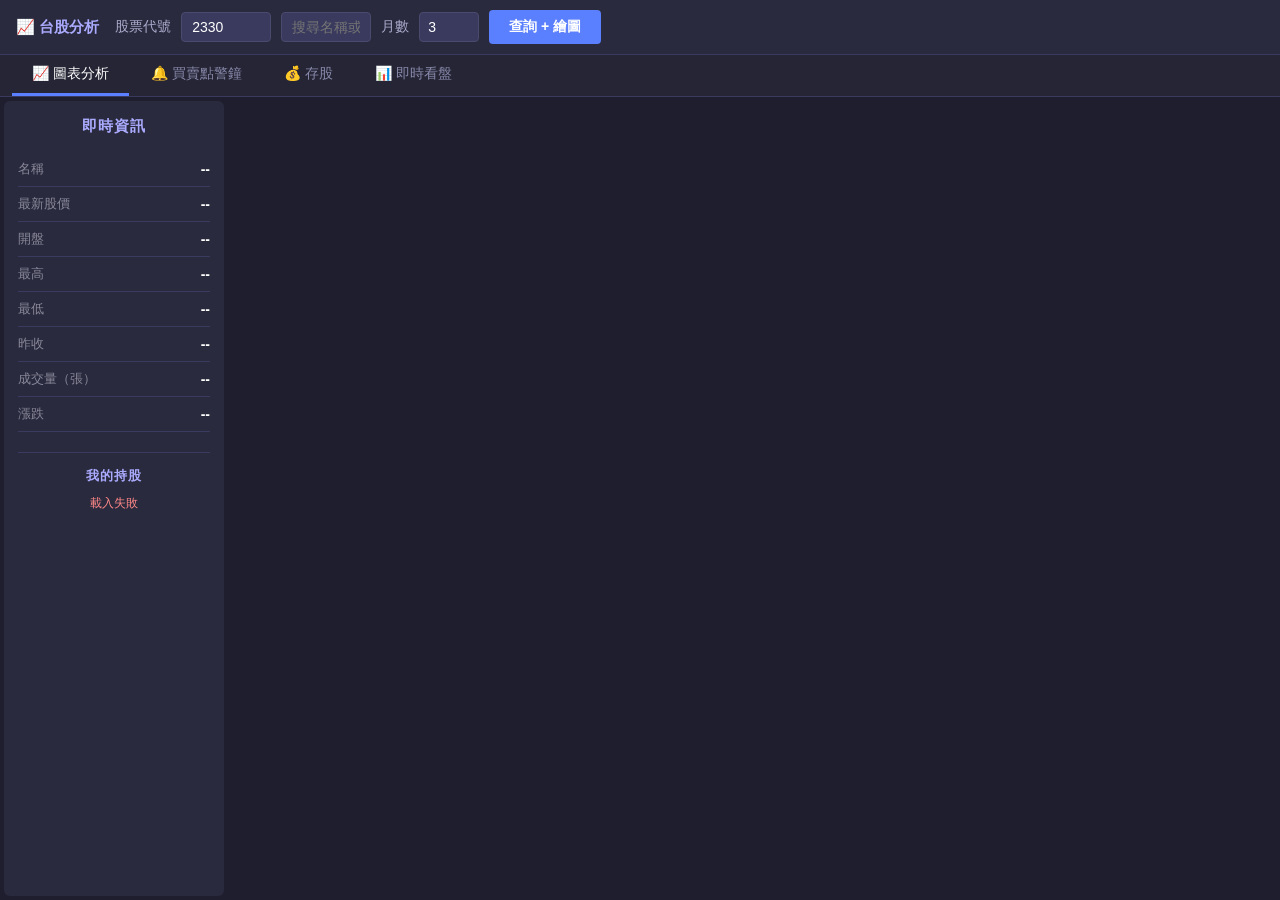
==== index.html @ 67a09d0d "feat: 新增第四分頁「即時看盤」— 大盤指數＋個股觀察名單 - 加權指數 TAIEX(^TWII) 準即時卡片，紅漲綠跌；^ 需 %5E 編碼過 GAS 代理 - 台指期 TX 卡片先佔位（標研究" ====
<!DOCTYPE html>
<html lang="zh-TW">
<head>
  <meta charset="UTF-8">
  <meta name="viewport" content="width=device-width, initial-scale=1.0">
  <title>台股分析工具</title>
  <link rel="stylesheet" href="app.css?v=20260712b">
</head>
<body>

  <!-- 頂部操作列 -->
  <div id="topbar">
    <span id="siteTitle">📈 台股分析</span>
    <label>股票代號</label>
    <input type="text" id="stockInput" value="2330" maxlength="6" autocomplete="off">

    <div id="searchContainer">
      <input type="text" id="searchInput" placeholder="搜尋名稱或代號..." autocomplete="off">
      <div id="searchDropdown"></div>
    </div>

    <label>月數</label>
    <input type="number" id="monthsInput" value="3" min="1" max="12">
    <button id="queryBtn">查詢 + 繪圖</button>
    <span id="statusLabel"></span>
  </div>

  <!-- 分頁列 -->
  <div id="tabBar">
    <button class="tab-btn active" data-tab="chart">📈 圖表分析</button>
    <button class="tab-btn" data-tab="alerts">🔔 買賣點警鐘</button>
    <button class="tab-btn" data-tab="holdings">💰 存股</button>
    <button class="tab-btn" data-tab="market">📊 即時看盤</button>
  </div>

  <!-- 圖表分析頁 -->
  <div id="tab-chart" class="tab-pane active">
    <div id="main">
      <div id="infoPanel">
        <h3>即時資訊</h3>
        <div class="info-row"><span class="info-key">名稱</span><span id="info-name" class="info-val">--</span></div>
        <div class="info-row"><span class="info-key">最新股價</span><span id="info-price" class="info-val">--</span></div>
        <div class="info-row"><span class="info-key">開盤</span><span id="info-open" class="info-val">--</span></div>
        <div class="info-row"><span class="info-key">最高</span><span id="info-high" class="info-val">--</span></div>
        <div class="info-row"><span class="info-key">最低</span><span id="info-low" class="info-val">--</span></div>
        <div class="info-row"><span class="info-key">昨收</span><span id="info-ref" class="info-val">--</span></div>
        <div class="info-row"><span class="info-key">成交量（張）</span><span id="info-vol" class="info-val">--</span></div>
        <div class="info-row"><span class="info-key">漲跌</span><span id="info-change" class="info-val">--</span></div>

        <div id="myHoldingsQuick">
          <h4>我的持股</h4>
          <div id="quickHoldingsList" class="quick-holdings-list">
            <span class="quick-empty">載入中...</span>
          </div>
        </div>
      </div>
      <div id="chartArea">
        <div id="chart-candle"></div>
        <div id="chart-macd"></div>
        <div id="chart-rsi"></div>
        <div id="chart-volume"></div>
      </div>
    </div>
  </div>

  <!-- 買賣點警鐘頁 -->
  <div id="tab-alerts" class="tab-pane">
    <div id="alertsPage">

      <!-- Telegram 設定 -->
      <div class="alerts-section">
        <h3>Telegram Bot 設定</h3>
        <div class="tg-setup-hint">
          1. Telegram 搜尋 <b>@BotFather</b> → 傳 <code>/newbot</code> → 取得 Bot Token<br>
          2. 搜尋你建立的 Bot，傳任意訊息給它<br>
          3. 貼上 Token 後按「自動取得 Chat ID」<br>
          <span style="color:#ffaa55">⚠ 背景監控由 Google Apps Script 負責，此處設定僅供測試通知使用</span>
        </div>
        <div class="token-row" style="margin-top:12px">
          <input type="password" id="telegramTokenInput" placeholder="Bot Token（如 123456:ABC-DEF...）">
          <button id="getChatIdBtn">自動取得 Chat ID</button>
          <button id="saveTokenBtn">儲存</button>
          <button id="testTelegramBtn">測試通知</button>
        </div>
        <div class="token-row" style="margin-top:8px">
          <input type="text" id="telegramChatIdInput" placeholder="Chat ID（自動填入或手動輸入）" style="width:220px">
        </div>
        <div id="tokenStatus" class="token-status"></div>
      </div>

      <!-- 買賣點監控 -->
      <div class="alerts-section">
        <h3>買賣點監控 <span id="alertCountBadge"></span></h3>
        <div class="tg-setup-hint" style="margin-bottom:12px">
          預設載入你的持股。填入<b style="color:#ff8888">買點（跌到 ↓）</b>或<b style="color:#66ffaa">賣點（漲到 ↑）</b>價格後按「儲存」，
          觸價時由 <b>Google Apps Script</b> 背景監控並發 <b>Telegram</b> 即時通知。
        </div>
        <div class="add-alert-row">
          <div id="alertSearchContainer">
            <input type="text" id="alertSearchInput" placeholder="加入其他股票監控（代號或名稱）" autocomplete="off">
            <div id="alertSearchDropdown"></div>
          </div>
        </div>
        <div id="addAlertStatus" class="token-status"></div>
        <div class="holdings-table-wrap" style="margin-top:12px">
          <table id="alertTable">
            <thead>
              <tr>
                <th>代號</th>
                <th>名稱</th>
                <th class="num">現價</th>
                <th class="num">買點 ↓</th>
                <th class="num">賣點 ↑</th>
                <th>狀態</th>
                <th>操作</th>
              </tr>
            </thead>
            <tbody id="alertTbody">
              <tr><td colspan="7" class="no-holdings">載入中...</td></tr>
            </tbody>
          </table>
        </div>
      </div>

    </div>
  </div>

  <!-- 存股頁 -->
  <div id="tab-holdings" class="tab-pane">
    <div id="holdingsPage">

      <!-- 摘要 -->
      <div class="holdings-section">
        <h3>投資組合摘要</h3>
        <div class="holdings-summary">
          <div class="summary-card">
            <div class="summary-label">總市值</div>
            <div class="summary-value" id="sumMarketValue">--</div>
          </div>
          <div class="summary-card">
            <div class="summary-label">總損益</div>
            <div class="summary-value" id="sumProfit">--</div>
          </div>
          <div class="summary-card">
            <div class="summary-label">年股息估算</div>
            <div class="summary-value" id="sumAnnualDiv">--</div>
          </div>
          <div class="summary-card">
            <div class="summary-label">平均殖利率</div>
            <div class="summary-value" id="sumAvgYield">--</div>
          </div>
          <div class="summary-card">
            <div class="summary-label">持股檔數</div>
            <div class="summary-value" id="sumCount">--</div>
          </div>
        </div>
      </div>

      <!-- 分布視覺化 -->
      <div class="holdings-section">
        <h3>分布視覺化</h3>
        <div class="holdings-charts">
          <div class="pie-container">
            <div class="pie-title">市值佔比</div>
            <div id="pieMarketValue" class="pie-content"></div>
          </div>
          <div class="pie-container">
            <div class="pie-title">年股息佔比</div>
            <div id="pieAnnualDiv" class="pie-content"></div>
          </div>
        </div>
      </div>

      <!-- 新增持股 -->
      <div class="holdings-section">
        <h3>新增持股</h3>
        <div class="add-holding-row">
          <div id="holdingSearchContainer">
            <input type="text" id="holdingSearchInput" placeholder="代號或名稱" autocomplete="off">
            <div id="holdingSearchDropdown"></div>
          </div>
          <input type="text" id="holdingStockNo" placeholder="代號" maxlength="6" readonly>
          <input type="text" id="holdingStockName" placeholder="名稱" readonly>
          <input type="number" id="holdingShares" placeholder="股數" min="1" step="1">
          <input type="number" id="holdingCostPrice" placeholder="成本價 / 股（選填）" step="0.01" min="0">
          <input type="text" id="holdingAccount" placeholder="帳戶（如：永豐、玉山）">
          <input type="text" id="holdingTags" placeholder="標籤（逗號分隔，如：金融,高股息）">
          <button id="addHoldingBtn">新增</button>
        </div>
        <div id="addHoldingStatus" class="token-status"></div>
      </div>

      <!-- 篩選 + 表格 -->
      <div class="holdings-section">
        <h3>持股清單 <span id="holdingCountBadge"></span></h3>
        <div class="holdings-filter">
          <label>股利期間</label>
          <select id="dividendPeriod">
            <option value="ttm">近 12 個月</option>
            <option value="thisYear">今年</option>
            <option value="lastYear">去年</option>
          </select>
          <label style="margin-left:18px">標籤篩選</label>
          <div id="tagFilterChips"></div>
          <button id="refreshHoldingsBtn" style="margin-left:auto">重新整理</button>
        </div>
        <div class="holdings-table-wrap">
          <table id="holdingsTable">
            <thead>
              <tr>
                <th data-sort="stockNo">代號</th>
                <th data-sort="stockName">名稱</th>
                <th data-sort="account">帳戶</th>
                <th data-sort="tags">標籤</th>
                <th data-sort="shares" class="num">持股</th>
                <th data-sort="costPrice" class="num">成本</th>
                <th data-sort="price" class="num">現價</th>
                <th data-sort="marketValue" class="num">市值</th>
                <th data-sort="profit" class="num">損益</th>
                <th data-sort="annualDiv" class="num">年股息</th>
                <th data-sort="yield" class="num">市場殖利率</th>
                <th data-sort="personalYield" class="num">個人殖利率</th>
                <th>操作</th>
              </tr>
            </thead>
            <tbody id="holdingsTbody">
              <tr><td colspan="13" class="no-holdings">尚無持股</td></tr>
            </tbody>
            <tfoot id="holdingsTfoot"></tfoot>
          </table>
        </div>
      </div>

    </div>
  </div>

  <!-- 即時看盤頁 -->
  <div id="tab-market" class="tab-pane">
    <div id="marketPage">

      <!-- 指數卡片 -->
      <div class="market-indices">
        <div class="index-card" id="idxTwii">
          <div class="idx-name">加權指數 TAIEX</div>
          <div class="idx-price">--</div>
          <div class="idx-change">--</div>
          <div class="idx-meta">大盤即時 · 準即時（Yahoo）</div>
        </div>
        <div class="index-card" id="idxTx">
          <div class="idx-name">台指期 TX（近月）</div>
          <div class="idx-price">--</div>
          <div class="idx-change">研究中</div>
          <div class="idx-meta">免費即時來源確認中，之後補上</div>
        </div>
      </div>

      <!-- 觀察名單 -->
      <div class="market-section">
        <h3>
          觀察名單 <span id="watchCountBadge"></span>
          <span id="marketStatus" class="market-status"></span>
        </h3>
        <div class="tg-setup-hint" style="margin-bottom:12px">
          盤中每 <b>30 秒</b>自動刷新（準即時，Yahoo 來源約數秒～十幾秒延遲）。觀察名單存在此裝置瀏覽器。
        </div>
        <div class="add-watch-row">
          <div id="watchSearchContainer">
            <input type="text" id="watchSearchInput" placeholder="加入觀察股票（代號或名稱）" autocomplete="off">
            <div id="watchSearchDropdown"></div>
          </div>
          <button id="refreshWatchBtn">立即刷新</button>
          <span id="watchUpdated" class="watch-updated"></span>
        </div>
        <div class="holdings-table-wrap" style="margin-top:12px">
          <table id="watchTable">
            <thead>
              <tr>
                <th>代號</th>
                <th>名稱</th>
                <th class="num">現價</th>
                <th class="num">漲跌</th>
                <th class="num">漲跌幅</th>
                <th class="num">開盤</th>
                <th class="num">最高</th>
                <th class="num">最低</th>
                <th class="num">量(張)</th>
                <th>操作</th>
              </tr>
            </thead>
            <tbody id="watchTbody">
              <tr><td colspan="10" class="no-holdings">觀察名單是空的 — 上方搜尋加入股票</td></tr>
            </tbody>
          </table>
        </div>
      </div>

    </div>
  </div>

  <script src="lib/lightweight-charts.standalone.production.js"></script>
  <script src="app.js?v=20260712b"></script>
</body>
</html>
---- app.css ----
* {
  margin: 0;
  padding: 0;
  box-sizing: border-box;
}

body {
  background: #1e1e2e;
  color: white;
  font-family: 'Microsoft JhengHei', sans-serif;
  height: 100vh;
  display: flex;
  flex-direction: column;
  overflow: hidden;
}

#topbar {
  background: #2a2a3e;
  padding: 10px 16px;
  display: flex;
  align-items: center;
  gap: 10px;
  flex-shrink: 0;
  border-bottom: 1px solid #3a3a5e;
  flex-wrap: wrap;
}

#siteTitle {
  font-size: 15px;
  font-weight: bold;
  color: #aaaaff;
  margin-right: 6px;
}

#topbar label {
  color: #aaaacc;
  font-size: 14px;
}

#topbar input[type="text"] {
  background: #3a3a5e;
  border: 1px solid #4a4a6e;
  color: white;
  padding: 6px 10px;
  border-radius: 4px;
  font-size: 14px;
  width: 90px;
  font-family: 'Microsoft JhengHei', sans-serif;
  outline: none;
}

/* ── Search ── */
#searchContainer {
  position: relative;
}

#searchInput {
  background: #3a3a5e;
  border: 1px solid #4a4a6e;
  color: white;
  padding: 6px 10px;
  border-radius: 4px;
  font-size: 14px;
  width: 180px;
  font-family: 'Microsoft JhengHei', sans-serif;
  outline: none;
}

#searchInput:focus {
  border-color: #5a7fff;
}

#searchDropdown {
  display: none;
  position: absolute;
  top: calc(100% + 4px);
  left: 0;
  min-width: 220px;
  background: #2a2a4e;
  border: 1px solid #4a4a7e;
  border-radius: 6px;
  box-shadow: 0 6px 20px rgba(0,0,0,0.5);
  z-index: 999;
  max-height: 280px;
  overflow-y: auto;
}

#searchDropdown.open {
  display: block;
}

.search-item {
  padding: 9px 14px;
  cursor: pointer;
  font-size: 14px;
  color: #dddde8;
  display: flex;
  gap: 10px;
  align-items: center;
}

.search-item:hover,
.search-item.active {
  background: #3a3a6e;
  color: white;
}

.search-code {
  color: #ffaa33;
  font-weight: bold;
  font-size: 14px;
  min-width: 48px;
}

.search-name {
  color: #ccccdd;
  font-size: 13px;
}

.search-msg {
  padding: 10px 14px;
  color: #777788;
  font-size: 13px;
}

#topbar input[type="number"] {
  background: #3a3a5e;
  border: 1px solid #4a4a6e;
  color: white;
  padding: 6px 8px;
  border-radius: 4px;
  font-size: 14px;
  width: 60px;
  font-family: 'Microsoft JhengHei', sans-serif;
  outline: none;
}

#topbar input:focus {
  border-color: #5a7fff;
}

#queryBtn {
  background: #5a7fff;
  color: white;
  border: none;
  padding: 8px 20px;
  border-radius: 4px;
  font-size: 14px;
  font-weight: bold;
  cursor: pointer;
  font-family: 'Microsoft JhengHei', sans-serif;
  transition: background 0.15s;
}

#queryBtn:hover { background: #7a9fff; }
#queryBtn:disabled { opacity: 0.6; cursor: default; }

#statusLabel {
  color: #aaaacc;
  font-size: 13px;
  margin-left: 4px;
}

#main {
  display: flex;
  flex: 1;
  overflow: hidden;
  gap: 4px;
  padding: 4px;
}

#infoPanel {
  background: #2a2a3e;
  width: 220px;
  flex-shrink: 0;
  padding: 16px 14px;
  border-radius: 6px;
  overflow-y: auto;
}

#infoPanel h3 {
  color: #aaaaff;
  font-size: 15px;
  margin-bottom: 16px;
  text-align: center;
  letter-spacing: 1px;
}

#myHoldingsQuick {
  margin-top: 20px;
  border-top: 1px solid #3a3a5e;
  padding-top: 14px;
}
#myHoldingsQuick h4 {
  color: #aaaaff;
  font-size: 13px;
  margin-bottom: 10px;
  text-align: center;
  letter-spacing: 1px;
}
.quick-holdings-list {
  display: flex;
  flex-direction: column;
  gap: 5px;
}
.quick-holdings-list .quick-empty {
  color: #666;
  font-size: 12px;
  text-align: center;
}
button.quick-holding {
  display: flex;
  align-items: baseline;
  gap: 6px;
  width: 100%;
  background: #33334e;
  border: 1px solid #44446e;
  border-radius: 4px;
  padding: 6px 8px;
  cursor: pointer;
  text-align: left;
  font-family: 'Microsoft JhengHei', sans-serif;
}
button.quick-holding:hover { background: #44447e; }
button.quick-holding .qh-code { color: #ffaa33; font-weight: bold; font-size: 13px; }
button.quick-holding .qh-name { color: #ccccee; font-size: 12px; overflow: hidden; text-overflow: ellipsis; white-space: nowrap; }

.info-row {
  display: flex;
  justify-content: space-between;
  align-items: center;
  padding: 8px 0;
  border-bottom: 1px solid #3a3a5e;
}

.info-key {
  color: #888899;
  font-size: 13px;
}

.info-val {
  color: white;
  font-size: 14px;
  font-weight: bold;
}

#chartArea {
  flex: 1;
  display: flex;
  flex-direction: column;
  gap: 2px;
  min-width: 0;
}

#chart-candle,
#chart-macd,
#chart-rsi,
#chart-volume {
  width: 100%;
}

/* ── Tab Bar ──────────────────────────────────────────────── */

#tabBar {
  background: #252535;
  display: flex;
  gap: 2px;
  padding: 0 12px;
  flex-shrink: 0;
  border-bottom: 1px solid #3a3a5e;
}

.tab-btn {
  background: transparent;
  color: #8888aa;
  border: none;
  border-bottom: 3px solid transparent;
  padding: 10px 20px;
  font-size: 14px;
  font-family: 'Microsoft JhengHei', sans-serif;
  cursor: pointer;
  transition: color 0.15s, border-color 0.15s;
}

.tab-btn:hover { color: #ccccee; }

.tab-btn.active {
  color: white;
  border-bottom-color: #5a7fff;
}

.tab-pane {
  display: none;
  flex: 1;
  overflow: hidden;
}

.tab-pane.active {
  display: flex;
  flex-direction: column;
}

#tab-chart.active {
  flex-direction: row;
}

/* ── Alerts Page ──────────────────────────────────────────── */

#alertsPage {
  flex: 1;
  padding: 20px 28px;
  overflow-y: auto;
  display: flex;
  flex-direction: column;
  gap: 24px;
}

.alerts-section {
  background: #2a2a3e;
  border-radius: 8px;
  padding: 18px 20px;
}

.alerts-section h3 {
  color: #aaaaff;
  font-size: 15px;
  margin-bottom: 14px;
  display: flex;
  align-items: center;
  gap: 8px;
}

.token-row {
  display: flex;
  align-items: center;
  gap: 10px;
  flex-wrap: wrap;
}

.token-row input {
  flex: 1;
  min-width: 260px;
  background: #3a3a5e;
  border: 1px solid #4a4a6e;
  color: white;
  padding: 8px 12px;
  border-radius: 4px;
  font-size: 14px;
  font-family: 'Microsoft JhengHei', sans-serif;
  outline: none;
}

.token-row input:focus { border-color: #5a7fff; }

.token-row button {
  background: #3a3a5e;
  color: #ccccee;
  border: 1px solid #4a4a6e;
  padding: 8px 16px;
  border-radius: 4px;
  font-size: 13px;
  font-family: 'Microsoft JhengHei', sans-serif;
  cursor: pointer;
}

.token-row button:hover { background: #4a4a7e; }

.tg-setup-hint {
  background: #1e1e35;
  border-left: 3px solid #5a7fff;
  padding: 10px 14px;
  border-radius: 4px;
  font-size: 13px;
  color: #aaaacc;
  line-height: 1.8;
}

.tg-setup-hint b { color: #ccccff; }
.tg-setup-hint code {
  background: #3a3a5e;
  padding: 1px 6px;
  border-radius: 3px;
  color: #ffcc55;
  font-size: 12px;
}

.token-status {
  margin-top: 8px;
  font-size: 13px;
  color: #888899;
  min-height: 18px;
}

/* Add alert row */
.add-alert-row {
  display: flex;
  gap: 10px;
  flex-wrap: wrap;
  align-items: center;
}

.add-alert-row input,
.add-alert-row select {
  background: #3a3a5e;
  border: 1px solid #4a4a6e;
  color: white;
  padding: 8px 10px;
  border-radius: 4px;
  font-size: 14px;
  font-family: 'Microsoft JhengHei', sans-serif;
  outline: none;
}

#alertSearchContainer {
  position: relative;
}
#alertSearchInput {
  width: 300px;
  background: #3a3a5e;
  border: 1px solid #4a4a6e;
  color: white;
  padding: 8px 10px;
  border-radius: 4px;
  font-size: 13px;
  outline: none;
}
#alertSearchInput:focus { border-color: #5a7fff; }

#alertSearchDropdown {
  display: none;
  position: absolute;
  top: calc(100% + 4px);
  left: 0;
  min-width: 220px;
  background: #2a2a4e;
  border: 1px solid #4a4a6e;
  border-radius: 6px;
  z-index: 200;
  max-height: 220px;
  overflow-y: auto;
  box-shadow: 0 4px 16px rgba(0,0,0,0.4);
}
#alertSearchDropdown.open { display: block; }

#alertStockNo   { width: 70px; color: #aaaacc; font-size: 12px; }
#alertStockName { width: 100px; color: #aaaacc; font-size: 12px; }
#alertCurrentPrice { font-size: 15px; font-weight: bold; min-width: 100px; }
#alertCondition { width: 150px; }
#alertPrice     { width: 110px; }

.add-alert-row input:focus { border-color: #5a7fff; }

#addAlertBtn {
  background: #5a7fff;
  color: white;
  border: none;
  padding: 8px 20px;
  border-radius: 4px;
  font-size: 14px;
  font-weight: bold;
  font-family: 'Microsoft JhengHei', sans-serif;
  cursor: pointer;
}

#addAlertBtn:hover { background: #7a9fff; }

#alertCountBadge {
  background: #5a7fff;
  color: white;
  font-size: 11px;
  font-weight: bold;
  padding: 2px 8px;
  border-radius: 10px;
}

.no-alerts {
  color: #666677;
  font-size: 14px;
  padding: 12px 0;
}

.alert-item {
  display: flex;
  justify-content: space-between;
  align-items: center;
  padding: 12px 14px;
  border-radius: 6px;
  background: #1e1e2e;
  margin-bottom: 8px;
  border-left: 3px solid #5a7fff;
}

.alert-item.triggered {
  border-left-color: #ffaa33;
  opacity: 0.75;
}

.alert-item.paused {
  border-left-color: #555566;
  opacity: 0.65;
}

.alert-info {
  display: flex;
  align-items: center;
  gap: 12px;
  flex-wrap: wrap;
}

.alert-stock {
  font-size: 15px;
  font-weight: bold;
  color: white;
}

.alert-condition {
  font-size: 20px;
}

.alert-target {
  font-size: 15px;
  color: #ffcc55;
  font-weight: bold;
}

.alert-current {
  font-size: 13px;
  color: #7788aa;
}

.alert-tag {
  font-size: 12px;
  padding: 2px 8px;
  border-radius: 10px;
  background: #3a3a2e;
  color: #ffaa33;
}

.alert-actions {
  display: flex;
  gap: 6px;
  flex-shrink: 0;
}

.alert-actions button {
  background: #3a3a5e;
  color: #ccccee;
  border: 1px solid #4a4a6e;
  padding: 5px 12px;
  border-radius: 4px;
  font-size: 12px;
  font-family: 'Microsoft JhengHei', sans-serif;
  cursor: pointer;
}

.alert-actions button:hover { background: #4a4a7e; }

.alert-actions .btn-delete {
  color: #ff8888;
  border-color: #6e3a3a;
}

.alert-actions .btn-delete:hover { background: #4e2a2a; }

/* ── 買賣點監控表 ── */
#alertTable {
  width: 100%;
  border-collapse: collapse;
  font-size: 13px;
}
#alertTable th,
#alertTable td {
  padding: 9px 10px;
  border-bottom: 1px solid #33334e;
  text-align: left;
  white-space: nowrap;
}
#alertTable th {
  color: #8888aa;
  font-weight: normal;
  border-bottom: 2px solid #3a3a5e;
}
#alertTable th.num,
#alertTable td.num { text-align: right; }
#alertTable tbody tr:hover { background: #1e1e35; }
#alertTable td.code a.code-link { color: #ffaa33; font-weight: bold; cursor: pointer; text-decoration: none; }
#alertTable td.code a.code-link:hover { text-decoration: underline; }
#alertTable td.name { color: white; }

.alert-price-input {
  width: 90px;
  background: #2a2a3e;
  border: 1px solid #4a4a6e;
  color: white;
  padding: 5px 8px;
  border-radius: 4px;
  font-size: 13px;
  text-align: right;
  outline: none;
  font-family: 'Microsoft JhengHei', sans-serif;
}
.alert-price-input.buy:focus  { border-color: #ff6666; }
.alert-price-input.sell:focus { border-color: #44cc88; }

.alert-badge {
  display: inline-block;
  font-size: 11px;
  padding: 2px 8px;
  border-radius: 10px;
  margin: 1px 2px;
}
.alert-badge.on     { background: #26304a; color: #7fb0ff; }
.alert-badge.hit    { background: #3a3a2e; color: #ffaa33; }
.alert-badge.paused { background: #33333a; color: #888899; }

.row-actions .btn-save {
  color: #7fd0ff;
  border-color: #3a5a7e;
}
.row-actions .btn-save:hover { background: #234; }

/* ── Holdings Page ────────────────────────────────────────── */

#holdingsPage {
  flex: 1;
  padding: 20px 28px;
  overflow-y: auto;
  display: flex;
  flex-direction: column;
  gap: 24px;
}

.holdings-section {
  background: #2a2a3e;
  border-radius: 8px;
  padding: 18px 20px;
}

.holdings-section h3 {
  color: #aaaaff;
  font-size: 15px;
  margin-bottom: 14px;
  display: flex;
  align-items: center;
  gap: 8px;
}

.holdings-summary {
  display: grid;
  grid-template-columns: repeat(4, 1fr);
  gap: 12px;
}

.summary-card {
  background: #1e1e2e;
  border-radius: 6px;
  padding: 14px 16px;
  border-left: 3px solid #5a7fff;
}

.summary-label {
  color: #888899;
  font-size: 12px;
  margin-bottom: 6px;
}

.summary-value {
  color: #ffcc55;
  font-size: 22px;
  font-weight: bold;
}

.add-holding-row {
  display: flex;
  gap: 10px;
  flex-wrap: wrap;
  align-items: center;
}

.add-holding-row input {
  background: #3a3a5e;
  border: 1px solid #4a4a6e;
  color: white;
  padding: 8px 10px;
  border-radius: 4px;
  font-size: 14px;
  font-family: 'Microsoft JhengHei', sans-serif;
  outline: none;
}

.add-holding-row input:focus { border-color: #5a7fff; }

#holdingSearchContainer { position: relative; }
#holdingSearchInput { width: 160px; }
#holdingSearchDropdown {
  display: none;
  position: absolute;
  top: calc(100% + 4px);
  left: 0;
  min-width: 220px;
  background: #2a2a4e;
  border: 1px solid #4a4a6e;
  border-radius: 6px;
  z-index: 200;
  max-height: 220px;
  overflow-y: auto;
  box-shadow: 0 4px 16px rgba(0,0,0,0.4);
}
#holdingSearchDropdown.open { display: block; }

#holdingStockNo   { width: 70px; color: #aaaacc; font-size: 12px; }
#holdingStockName { width: 110px; color: #aaaacc; font-size: 12px; }
#holdingShares    { width: 90px; }
#holdingCostPrice { width: 130px; }
#holdingAccount   { width: 140px; }
#holdingTags      { width: 200px; }

#addHoldingBtn {
  background: #5a7fff;
  color: white;
  border: none;
  padding: 8px 20px;
  border-radius: 4px;
  font-size: 14px;
  font-weight: bold;
  font-family: 'Microsoft JhengHei', sans-serif;
  cursor: pointer;
}
#addHoldingBtn:hover { background: #7a9fff; }

#holdingCountBadge {
  background: #5a7fff;
  color: white;
  font-size: 11px;
  font-weight: bold;
  padding: 2px 8px;
  border-radius: 10px;
}

.holdings-filter {
  display: flex;
  align-items: center;
  gap: 10px;
  margin-bottom: 14px;
  flex-wrap: wrap;
}

.holdings-filter label {
  color: #aaaacc;
  font-size: 13px;
}

.holdings-filter select {
  background: #3a3a5e;
  border: 1px solid #4a4a6e;
  color: white;
  padding: 6px 10px;
  border-radius: 4px;
  font-size: 13px;
  outline: none;
  font-family: 'Microsoft JhengHei', sans-serif;
}

#refreshHoldingsBtn {
  background: #3a3a5e;
  color: #ccccee;
  border: 1px solid #4a4a6e;
  padding: 6px 14px;
  border-radius: 4px;
  font-size: 13px;
  font-family: 'Microsoft JhengHei', sans-serif;
  cursor: pointer;
}
#refreshHoldingsBtn:hover { background: #4a4a7e; }

#tagFilterChips {
  display: flex;
  gap: 6px;
  flex-wrap: wrap;
  align-items: center;
}

.tag-chip {
  background: #1e1e35;
  color: #aaaacc;
  border: 1px solid #4a4a6e;
  padding: 3px 10px;
  border-radius: 12px;
  font-size: 12px;
  cursor: pointer;
  user-select: none;
  transition: background 0.15s, border-color 0.15s, color 0.15s;
}
.tag-chip:hover { background: #2e2e4e; }
.tag-chip.active {
  background: #5a7fff;
  border-color: #5a7fff;
  color: white;
}

.row-tag {
  display: inline-block;
  background: #3a3a2e;
  color: #ffcc55;
  border-radius: 10px;
  padding: 1px 7px;
  font-size: 11px;
  margin-right: 4px;
  margin-bottom: 2px;
}

.row-account {
  display: inline-block;
  background: #2a3a4e;
  color: #88ccff;
  border-radius: 10px;
  padding: 1px 7px;
  font-size: 11px;
  white-space: nowrap;
}

.holdings-table-wrap {
  overflow-x: auto;
}

#holdingsTable {
  width: 100%;
  border-collapse: collapse;
  font-size: 13px;
}

#holdingsTable th,
#holdingsTable td {
  padding: 9px 10px;
  text-align: left;
  border-bottom: 1px solid #3a3a5e;
}

#holdingsTable th {
  color: #aaaacc;
  font-weight: normal;
  cursor: pointer;
  user-select: none;
  font-size: 12px;
  background: #1e1e35;
  white-space: nowrap;
}

#holdingsTable th:hover { color: #ccccee; }
#holdingsTable th.num,
#holdingsTable td.num { text-align: right; }
#holdingsTable th.sort-asc::after { content: ' ▲'; color: #5a7fff; }
#holdingsTable th.sort-desc::after { content: ' ▼'; color: #5a7fff; }

#holdingsTable tbody tr:hover { background: #1e1e35; }

#holdingsTable td.code { color: #ffaa33; font-weight: bold; }
#holdingsTable td.code a.code-link { color: #ffaa33; cursor: pointer; text-decoration: none; }
#holdingsTable td.code a.code-link:hover { color: #ffcc66; text-decoration: underline; }
.alert-stock a.code-link { color: inherit; cursor: pointer; text-decoration: none; }
.alert-stock a.code-link:hover { text-decoration: underline; }
.row-actions button.btn-chart { color: #7fd0ff; border-color: #3a5a7e; }
.row-actions button.btn-chart:hover { background: #234; }
#holdingsTable td.name { color: white; }
#holdingsTable td.yield-good { color: #66ff99; font-weight: bold; }
#holdingsTable td.yield-mid  { color: #ffcc55; }
#holdingsTable td.yield-low  { color: #888899; }
#holdingsTable td.loading { color: #888899; font-style: italic; }
#holdingsTable td.profit-up   { color: #ff5555; font-weight: bold; }
#holdingsTable td.profit-down { color: #44cc88; font-weight: bold; }
#holdingsTable td .profit-pct { font-size: 11px; font-weight: normal; opacity: 0.85; }
.summary-value.profit-up   { color: #ff5555; }
.summary-value.profit-down { color: #44cc88; }

.row-actions { display: flex; gap: 4px; }

.row-actions button {
  background: #3a3a5e;
  color: #ccccee;
  border: 1px solid #4a4a6e;
  padding: 3px 8px;
  border-radius: 3px;
  font-size: 11px;
  font-family: 'Microsoft JhengHei', sans-serif;
  cursor: pointer;
}
.row-actions button:hover { background: #4a4a7e; }
.row-actions .btn-delete {
  color: #ff8888;
  border-color: #6e3a3a;
}
.row-actions .btn-delete:hover { background: #4e2a2a; }

.no-holdings {
  color: #666677;
  text-align: center !important;
  padding: 30px !important;
}

/* ── Pie Charts ─────────────────────────────────────────── */

.holdings-charts {
  display: grid;
  grid-template-columns: 1fr 1fr;
  gap: 20px;
}

.pie-container {
  background: #1e1e2e;
  border-radius: 6px;
  padding: 16px 18px;
}

.pie-title {
  color: #aaaaff;
  font-size: 13px;
  margin-bottom: 12px;
  text-align: center;
  letter-spacing: 1px;
}

.pie-content {
  display: flex;
  align-items: center;
  gap: 20px;
  flex-wrap: wrap;
}

.pie-svg {
  width: 200px;
  height: 200px;
  flex-shrink: 0;
}

.pie-svg path {
  transition: opacity 0.15s, transform 0.15s;
  transform-origin: 100px 100px;
}

.pie-svg path:hover {
  opacity: 0.85;
  transform: scale(1.03);
}

.pie-legend {
  flex: 1;
  min-width: 180px;
  display: flex;
  flex-direction: column;
  gap: 6px;
  font-size: 12px;
}

.pie-legend-item {
  display: flex;
  align-items: center;
  gap: 8px;
  color: #ccccdd;
}

.pie-legend-color {
  width: 12px;
  height: 12px;
  border-radius: 2px;
  flex-shrink: 0;
}

.pie-legend-label {
  flex: 1;
  white-space: nowrap;
  overflow: hidden;
  text-overflow: ellipsis;
}

.pie-legend-value {
  color: #ffcc55;
  font-weight: bold;
  font-variant-numeric: tabular-nums;
}

.pie-empty {
  color: #666677;
  font-size: 13px;
  text-align: center;
  padding: 50px 0;
  width: 100%;
}

/* ── Totals row ─────────────────────────────────────────── */

#holdingsTable tfoot tr.total-row td {
  background: #1e1e35;
  color: #ffcc55;
  font-weight: bold;
  border-top: 2px solid #5a7fff;
  padding: 11px 10px;
  font-size: 13px;
}

#holdingsTable tfoot tr.total-row td.label {
  color: #aaaaff;
  text-align: right;
}

/* ── 即時看盤頁 ─────────────────────────────────────────── */

#marketPage {
  flex: 1;
  padding: 20px 28px;
  overflow-y: auto;
  display: flex;
  flex-direction: column;
  gap: 24px;
}

.market-indices {
  display: grid;
  grid-template-columns: repeat(2, 1fr);
  gap: 16px;
}

.index-card {
  background: #2a2a3e;
  border-radius: 10px;
  padding: 20px 22px;
  border-left: 4px solid #5a7fff;
  display: flex;
  flex-direction: column;
  gap: 5px;
}
.idx-name  { color: #aaaaff; font-size: 14px; letter-spacing: 1px; }
.idx-price { font-size: 34px; font-weight: bold; color: #eceef5; font-variant-numeric: tabular-nums; }
.idx-change { font-size: 15px; font-weight: bold; color: #888899; font-variant-numeric: tabular-nums; }
.idx-meta  { font-size: 11px; color: #666677; margin-top: 2px; }

.market-section {
  background: #2a2a3e;
  border-radius: 8px;
  padding: 18px 20px;
}
.market-section h3 {
  color: #aaaaff;
  font-size: 15px;
  margin-bottom: 14px;
  display: flex;
  align-items: center;
  gap: 10px;
}
.market-status { font-size: 12px; font-weight: normal; }

.add-watch-row { display: flex; gap: 10px; align-items: center; flex-wrap: wrap; }
#watchSearchContainer { position: relative; }
#watchSearchInput {
  width: 300px;
  background: #3a3a5e;
  border: 1px solid #4a4a6e;
  color: white;
  padding: 8px 10px;
  border-radius: 4px;
  font-size: 13px;
  outline: none;
}
#watchSearchInput:focus { border-color: #5a7fff; }
#watchSearchDropdown {
  display: none;
  position: absolute;
  top: calc(100% + 4px);
  left: 0;
  min-width: 220px;
  background: #2a2a4e;
  border: 1px solid #4a4a6e;
  border-radius: 6px;
  z-index: 200;
  max-height: 220px;
  overflow-y: auto;
  box-shadow: 0 4px 16px rgba(0,0,0,0.4);
}
#watchSearchDropdown.open { display: block; }
#refreshWatchBtn {
  background: #3a3a5e;
  color: #ccccee;
  border: 1px solid #4a4a6e;
  padding: 8px 16px;
  border-radius: 4px;
  font-size: 13px;
  cursor: pointer;
  font-family: 'Microsoft JhengHei', sans-serif;
}
#refreshWatchBtn:hover { background: #4a4a7e; }
.watch-updated { font-size: 12px; color: #888899; font-variant-numeric: tabular-nums; }
#watchCountBadge {
  background: #5a7fff; color: white; font-size: 11px; font-weight: bold;
  padding: 2px 8px; border-radius: 10px;
}

#watchTable { width: 100%; border-collapse: collapse; font-size: 13px; }
#watchTable th, #watchTable td {
  padding: 9px 10px; text-align: left; border-bottom: 1px solid #3a3a5e; white-space: nowrap;
}
#watchTable th {
  color: #aaaacc; font-weight: normal; font-size: 12px; background: #1e1e35;
}
#watchTable th.num, #watchTable td.num { text-align: right; font-variant-numeric: tabular-nums; }
#watchTable tbody tr:hover { background: #1e1e35; }
#watchTable td.code a.code-link { color: #ffaa33; font-weight: bold; cursor: pointer; text-decoration: none; }
#watchTable td.code a.code-link:hover { text-decoration: underline; }
#watchTable td.name { color: white; }

/* ══════════════════════════════════════════════════════════
   RWD — 平板與手機（桌機版不受影響）
   ══════════════════════════════════════════════════════════ */

/* 平板／橫向手機以下：圖表分析頁改上下堆疊、整頁改為可捲動 */
@media (max-width: 900px) {
  body { height: auto; min-height: 100vh; overflow-y: auto; }

  .tab-pane,
  .tab-pane.active { overflow: visible; }

  /* 圖表分析：資訊面板置頂、圖表在下 */
  #tab-chart.active { flex-direction: column; }
  #main { flex-direction: column; overflow: visible; }
  #infoPanel { width: 100%; overflow: visible; }
  #chartArea { min-height: 68vh; }

  /* 存股／警報／看盤頁隨 body 捲動 */
  #holdingsPage,
  #alertsPage,
  #marketPage { overflow: visible; }

  /* 存股摘要 4→2 欄；圓餅 2→1 欄 */
  .holdings-summary { grid-template-columns: repeat(2, 1fr); }
  .holdings-charts  { grid-template-columns: 1fr; }

  /* 看盤指數卡 2→1 欄 */
  .market-indices { grid-template-columns: 1fr; }
}

/* 手機直式 */
@media (max-width: 560px) {
  /* 頂部操作列 */
  #topbar { padding: 8px 12px; gap: 8px; }
  #siteTitle { width: 100%; margin: 0 0 2px; }
  #topbar label { font-size: 13px; }
  #topbar input[type="text"] { width: 80px; }
  #searchContainer { flex: 1 1 130px; }
  #topbar #searchInput { width: 100%; }   /* 拉高權重壓過上面的 input[type=text] */
  #searchDropdown { min-width: 0; width: 100%; }
  #queryBtn { flex: 1 1 100%; padding: 9px 20px; }

  /* 分頁列可橫向捲動、不換行 */
  #tabBar { overflow-x: auto; -webkit-overflow-scrolling: touch; }
  .tab-btn { padding: 10px 15px; font-size: 13px; white-space: nowrap; }

  /* 頁面內距縮小 */
  #holdingsPage,
  #alertsPage,
  #marketPage { padding: 12px; gap: 14px; }
  .holdings-section { padding: 14px 12px; }
  .alerts-section { padding: 14px 14px; }
  .market-section { padding: 14px 12px; }
  .idx-price { font-size: 28px; }

  /* 摘要卡片 */
  .holdings-summary { gap: 8px; }
  .summary-card { padding: 12px 12px; }
  .summary-value { font-size: 18px; }

  /* 新增列／Token 列：改直向、輸入全寬 */
  .add-holding-row,
  .add-alert-row,
  .token-row { flex-direction: column; align-items: stretch; }
  .token-row input { min-width: 0; width: 100%; }
  #holdingSearchContainer,
  #alertSearchContainer { width: 100%; }
  #holdingSearchInput,
  #alertSearchInput,
  #holdingStockNo, #holdingStockName, #holdingShares,
  #holdingCostPrice, #holdingAccount, #holdingTags,
  #addHoldingBtn, #addAlertBtn { width: 100%; }
  #holdingSearchDropdown,
  #alertSearchDropdown { min-width: 0; width: 100%; }

  /* 圖表頁「我的持股」快選限高、避免佔滿畫面 */
  #myHoldingsQuick { max-height: 30vh; overflow-y: auto; }
  #chartArea { min-height: 60vh; }

  /* 圓餅置中、縮小 */
  .pie-content { justify-content: center; }
  .pie-svg { width: 160px; height: 160px; }
  .pie-legend { min-width: 140px; }

  /* 表格字級略縮（仍可左右捲動） */
  #holdingsTable,
  #alertTable { font-size: 12px; }
  #holdingsTable th, #holdingsTable td,
  #alertTable th, #alertTable td { padding: 7px 8px; }

  /* ── 手機欄位精簡：持股清單只留 代號/名稱/現價/損益/操作 ── */
  #holdingsTable thead th:nth-child(3),  #holdingsTable tbody td:nth-child(3),   /* 帳戶 */
  #holdingsTable thead th:nth-child(4),  #holdingsTable tbody td:nth-child(4),   /* 標籤 */
  #holdingsTable thead th:nth-child(5),  #holdingsTable tbody td:nth-child(5),   /* 持股 */
  #holdingsTable thead th:nth-child(6),  #holdingsTable tbody td:nth-child(6),   /* 成本 */
  #holdingsTable thead th:nth-child(8),  #holdingsTable tbody td:nth-child(8),   /* 市值 */
  #holdingsTable thead th:nth-child(10), #holdingsTable tbody td:nth-child(10),  /* 年股息 */
  #holdingsTable thead th:nth-child(11), #holdingsTable tbody td:nth-child(11),  /* 市場殖利率 */
  #holdingsTable thead th:nth-child(12), #holdingsTable tbody td:nth-child(12) { /* 個人殖利率 */
    display: none;
  }
  /* 總計列的 colspan 與精簡後欄位對不齊，手機隱藏 */
  #holdingsTable tfoot { display: none; }
  /* 操作按鈕在窄欄可換行 */
  #holdingsTable .row-actions { flex-wrap: wrap; }

  /* ── 手機欄位精簡：買賣點監控表隱藏 名稱/狀態 ── */
  #alertTable thead th:nth-child(2), #alertTable tbody td:nth-child(2),   /* 名稱 */
  #alertTable thead th:nth-child(6), #alertTable tbody td:nth-child(6) {  /* 狀態 */
    display: none;
  }
  .alert-price-input { width: 74px; }

  /* 看盤搜尋列全寬 */
  #watchSearchContainer { width: 100%; }
  #watchSearchInput { width: 100%; }
  #watchSearchDropdown { min-width: 0; width: 100%; }
  #refreshWatchBtn { flex: 1 1 auto; }

  /* ── 手機欄位精簡：觀察名單只留 代號/名稱/現價/漲跌/漲跌幅/操作 ── */
  #watchTable thead th:nth-child(6),  #watchTable tbody td:nth-child(6),   /* 開盤 */
  #watchTable thead th:nth-child(7),  #watchTable tbody td:nth-child(7),   /* 最高 */
  #watchTable thead th:nth-child(8),  #watchTable tbody td:nth-child(8),   /* 最低 */
  #watchTable thead th:nth-child(9),  #watchTable tbody td:nth-child(9) {  /* 量 */
    display: none;
  }
  #watchTable, #watchTable th, #watchTable td { font-size: 12px; }
  #watchTable th, #watchTable td { padding: 7px 8px; }
}
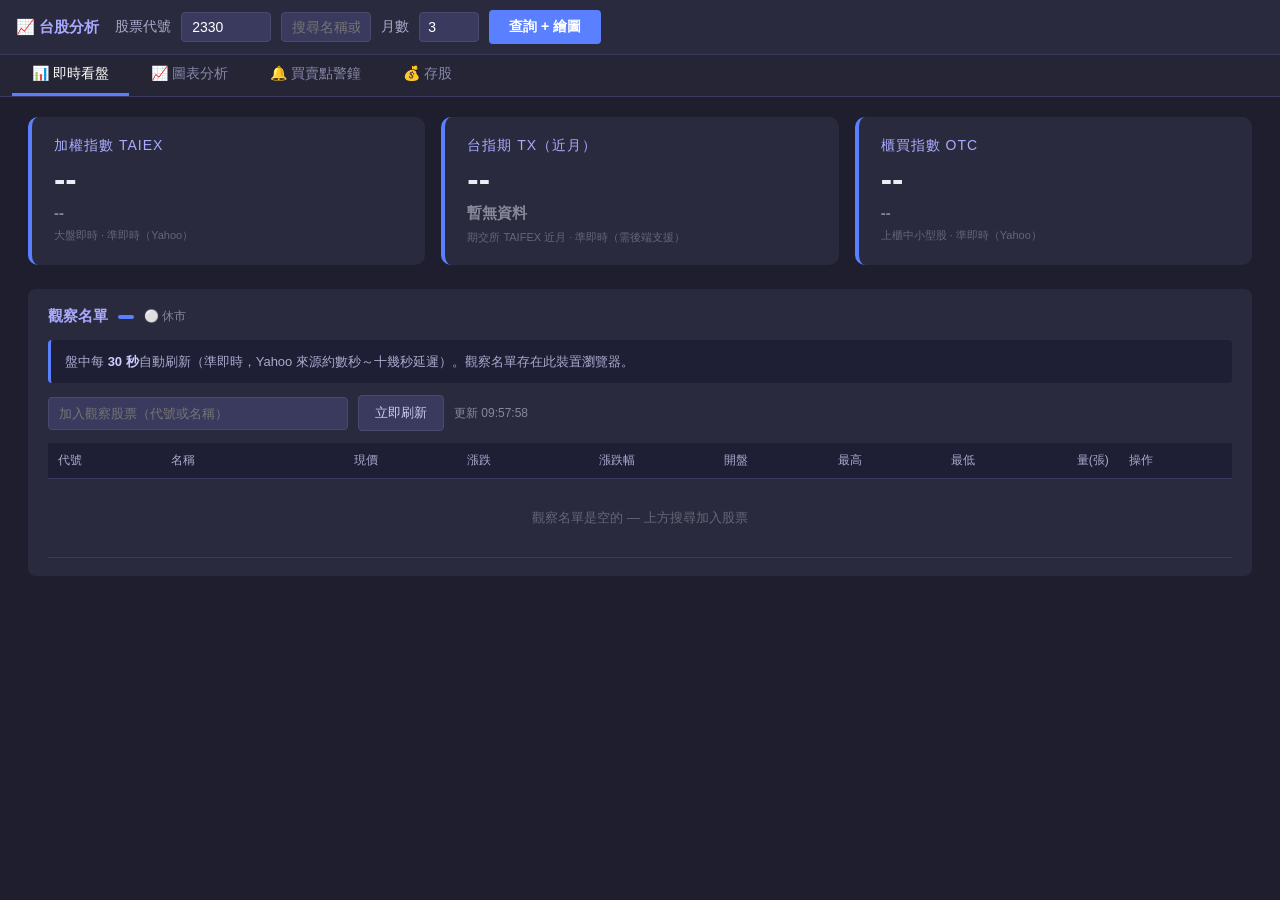
==== commit a63064a1: "即時看盤移至第一個分頁並設為預設 - 分頁順序：即時看盤、圖表分析、買賣點警鐘、存股 - 載入時啟動看盤自動刷新 - 頂部查詢與搜尋選股自動切換至圖表分析頁  Co-Authored-By: Clau" ====
--- a/index.html
+++ b/index.html
@@ -4,7 +4,7 @@
   <meta charset="UTF-8">
   <meta name="viewport" content="width=device-width, initial-scale=1.0">
   <title>台股分析工具</title>
-  <link rel="stylesheet" href="app.css?v=20260712b">
+  <link rel="stylesheet" href="app.css?v=20260712e">
 </head>
 <body>
 
@@ -27,14 +27,14 @@
 
   <!-- 分頁列 -->
   <div id="tabBar">
-    <button class="tab-btn active" data-tab="chart">📈 圖表分析</button>
+    <button class="tab-btn active" data-tab="market">📊 即時看盤</button>
+    <button class="tab-btn" data-tab="chart">📈 圖表分析</button>
     <button class="tab-btn" data-tab="alerts">🔔 買賣點警鐘</button>
     <button class="tab-btn" data-tab="holdings">💰 存股</button>
-    <button class="tab-btn" data-tab="market">📊 即時看盤</button>
   </div>
 
   <!-- 圖表分析頁 -->
-  <div id="tab-chart" class="tab-pane active">
+  <div id="tab-chart" class="tab-pane">
     <div id="main">
       <div id="infoPanel">
         <h3>即時資訊</h3>
@@ -235,7 +235,7 @@
   </div>
 
   <!-- 即時看盤頁 -->
-  <div id="tab-market" class="tab-pane">
+  <div id="tab-market" class="tab-pane active">
     <div id="marketPage">
 
       <!-- 指數卡片 -->
@@ -249,8 +249,14 @@
         <div class="index-card" id="idxTx">
           <div class="idx-name">台指期 TX（近月）</div>
           <div class="idx-price">--</div>
-          <div class="idx-change">研究中</div>
-          <div class="idx-meta">免費即時來源確認中，之後補上</div>
+          <div class="idx-change">載入中</div>
+          <div class="idx-meta">期交所 TAIFEX 近月 · 準即時（需後端支援）</div>
+        </div>
+        <div class="index-card" id="idxOtc">
+          <div class="idx-name">櫃買指數 OTC</div>
+          <div class="idx-price">--</div>
+          <div class="idx-change">--</div>
+          <div class="idx-meta">上櫃中小型股 · 準即時（Yahoo）</div>
         </div>
       </div>
 
@@ -298,6 +304,6 @@
   </div>
 
   <script src="lib/lightweight-charts.standalone.production.js"></script>
-  <script src="app.js?v=20260712b"></script>
+  <script src="app.js?v=20261029a"></script>
 </body>
 </html>
--- a/app.css
+++ b/app.css
@@ -1015,7 +1015,7 @@
 
 .market-indices {
   display: grid;
-  grid-template-columns: repeat(2, 1fr);
+  grid-template-columns: repeat(3, 1fr);
   gap: 16px;
 }
 
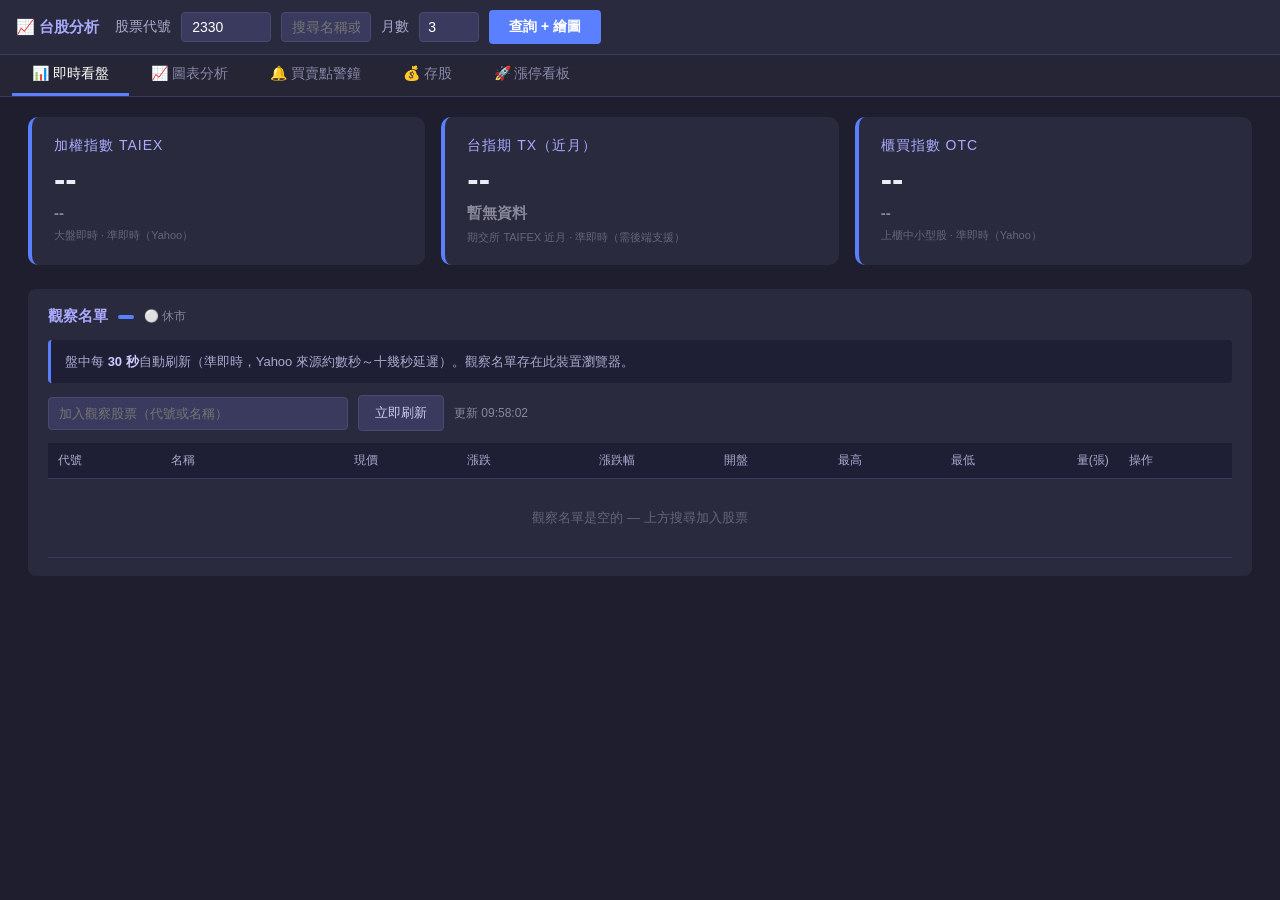
==== commit 1e9d62da: "新增第五分頁「漲停看板」 整合 taiwan-stock-board 每日收盤後產生的 data.json（同網域讀取）， 顯示上市漲停股、展開相關新聞，點擊代號可直接看K線圖。  Co-Author" ====
--- a/index.html
+++ b/index.html
@@ -4,7 +4,7 @@
   <meta charset="UTF-8">
   <meta name="viewport" content="width=device-width, initial-scale=1.0">
   <title>台股分析工具</title>
-  <link rel="stylesheet" href="app.css?v=20260712e">
+  <link rel="stylesheet" href="app.css?v=20261029b">
 </head>
 <body>
 
@@ -31,6 +31,7 @@
     <button class="tab-btn" data-tab="chart">📈 圖表分析</button>
     <button class="tab-btn" data-tab="alerts">🔔 買賣點警鐘</button>
     <button class="tab-btn" data-tab="holdings">💰 存股</button>
+    <button class="tab-btn" data-tab="limitup">🚀 漲停看板</button>
   </div>
 
   <!-- 圖表分析頁 -->
@@ -303,7 +304,39 @@
     </div>
   </div>
 
+  <!-- 漲停看板頁（資料來源：taiwan-stock-board 每日收盤後自動產生的 data.json） -->
+  <div id="tab-limitup" class="tab-pane">
+    <div id="limitupPage">
+      <div class="market-section">
+        <h3>
+          每日漲停飆股 <span id="limitupCountBadge"></span>
+          <span id="limitupDate" class="market-status"></span>
+        </h3>
+        <div class="tg-setup-hint" style="margin-bottom:12px">
+          上市股票收盤漲幅 ≥ 9.5%，交易日 <b>14:15</b> 後自動更新。點擊列可展開相關新聞，點擊代號可看K線圖。
+        </div>
+        <div class="holdings-table-wrap">
+          <table id="limitupTable">
+            <thead>
+              <tr>
+                <th>代號</th>
+                <th>名稱</th>
+                <th class="num">收盤價</th>
+                <th class="num">漲幅</th>
+                <th class="num">成交量(張)</th>
+                <th>新聞</th>
+              </tr>
+            </thead>
+            <tbody id="limitupTbody">
+              <tr><td colspan="6" class="no-holdings">載入中...</td></tr>
+            </tbody>
+          </table>
+        </div>
+      </div>
+    </div>
+  </div>
+
   <script src="lib/lightweight-charts.standalone.production.js"></script>
-  <script src="app.js?v=20261029a"></script>
+  <script src="app.js?v=20261029b"></script>
 </body>
 </html>
--- a/app.css
+++ b/app.css
@@ -1106,6 +1106,46 @@
 #watchTable td.code a.code-link:hover { text-decoration: underline; }
 #watchTable td.name { color: white; }
 
+/* ── 漲停看板頁 ─────────────────────────────────────────── */
+
+#limitupPage {
+  flex: 1;
+  padding: 20px 28px;
+  overflow-y: auto;
+  display: flex;
+  flex-direction: column;
+  gap: 24px;
+}
+#limitupCountBadge:not(:empty) {
+  background: #ff5555; color: white; font-size: 11px; font-weight: bold;
+  padding: 2px 8px; border-radius: 10px;
+}
+#limitupTable { width: 100%; border-collapse: collapse; font-size: 13px; }
+#limitupTable th, #limitupTable td {
+  padding: 9px 10px; text-align: left; border-bottom: 1px solid #3a3a5e; white-space: nowrap;
+}
+#limitupTable th { color: #aaaacc; font-weight: normal; font-size: 12px; background: #1e1e35; }
+#limitupTable th.num, #limitupTable td.num { text-align: right; font-variant-numeric: tabular-nums; }
+#limitupTable tr.limitup-row { cursor: pointer; }
+#limitupTable tr.limitup-row:hover { background: #1e1e35; }
+#limitupTable td.code a.code-link { color: #ffaa33; font-weight: bold; cursor: pointer; text-decoration: none; }
+#limitupTable td.code a.code-link:hover { text-decoration: underline; }
+#limitupTable td.name { color: white; font-weight: bold; }
+#limitupTable td.up { color: #ff5555; font-weight: bold; }
+.news-badge {
+  background: #3a5bd9; color: white; font-size: 11px; padding: 2px 8px; border-radius: 10px;
+}
+.news-badge.none { background: #4a4a6e; color: #ccccee; }
+#limitupTable tr.limitup-news td { background: #1a1a2e; white-space: normal; }
+.news-list { border-left: 3px solid #5a7fff; padding-left: 8px; }
+.news-list a {
+  display: block; padding: 6px 8px; border-radius: 4px;
+  color: #99bbff; text-decoration: none; line-height: 1.5;
+}
+.news-list a:hover { background: #2a2a3e; color: #bbd0ff; }
+.news-list .news-time { color: #888899; font-family: monospace; margin-right: 10px; }
+.news-list p { color: #888899; padding: 6px 8px; margin: 0; }
+
 /* ══════════════════════════════════════════════════════════
    RWD — 平板與手機（桌機版不受影響）
    ══════════════════════════════════════════════════════════ */
@@ -1126,7 +1166,8 @@
   /* 存股／警報／看盤頁隨 body 捲動 */
   #holdingsPage,
   #alertsPage,
-  #marketPage { overflow: visible; }
+  #marketPage,
+  #limitupPage { overflow: visible; }
 
   /* 存股摘要 4→2 欄；圓餅 2→1 欄 */
   .holdings-summary { grid-template-columns: repeat(2, 1fr); }
@@ -1155,7 +1196,8 @@
   /* 頁面內距縮小 */
   #holdingsPage,
   #alertsPage,
-  #marketPage { padding: 12px; gap: 14px; }
+  #marketPage,
+  #limitupPage { padding: 12px; gap: 14px; }
   .holdings-section { padding: 14px 12px; }
   .alerts-section { padding: 14px 14px; }
   .market-section { padding: 14px 12px; }
